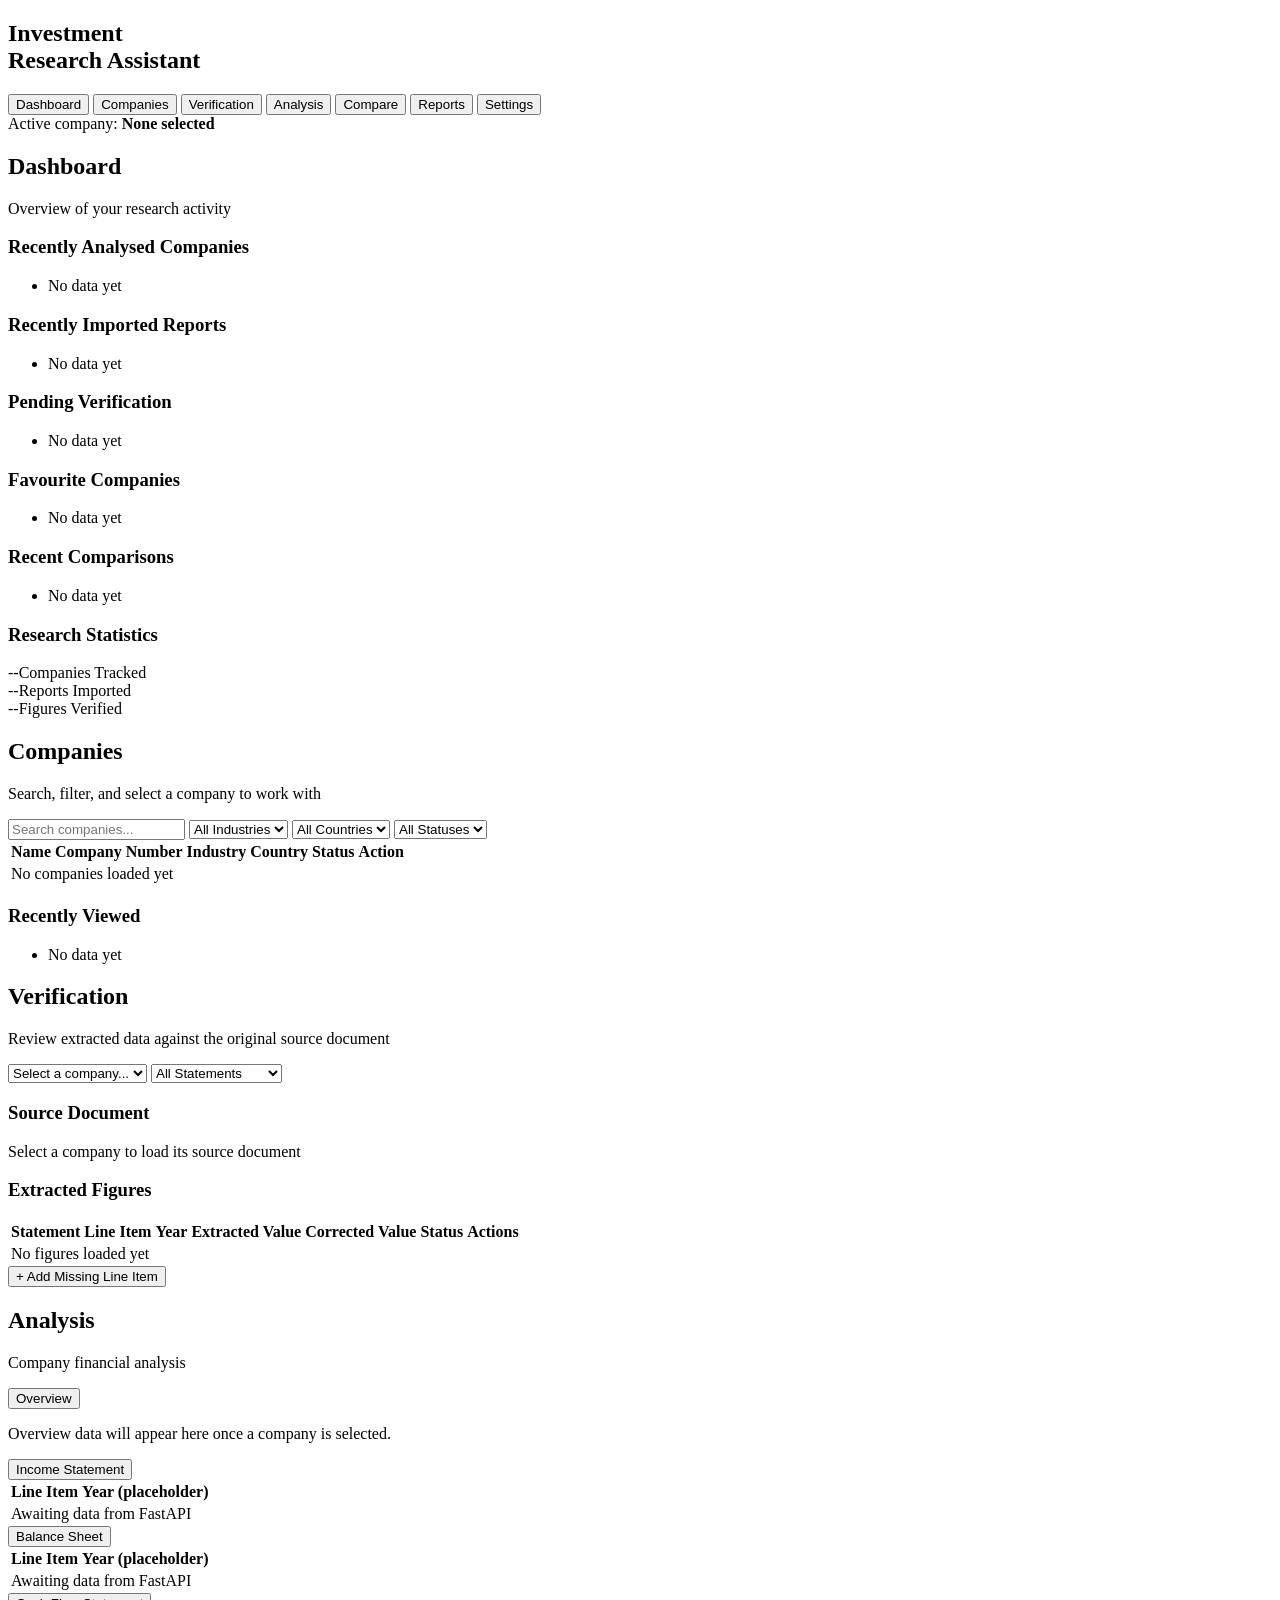
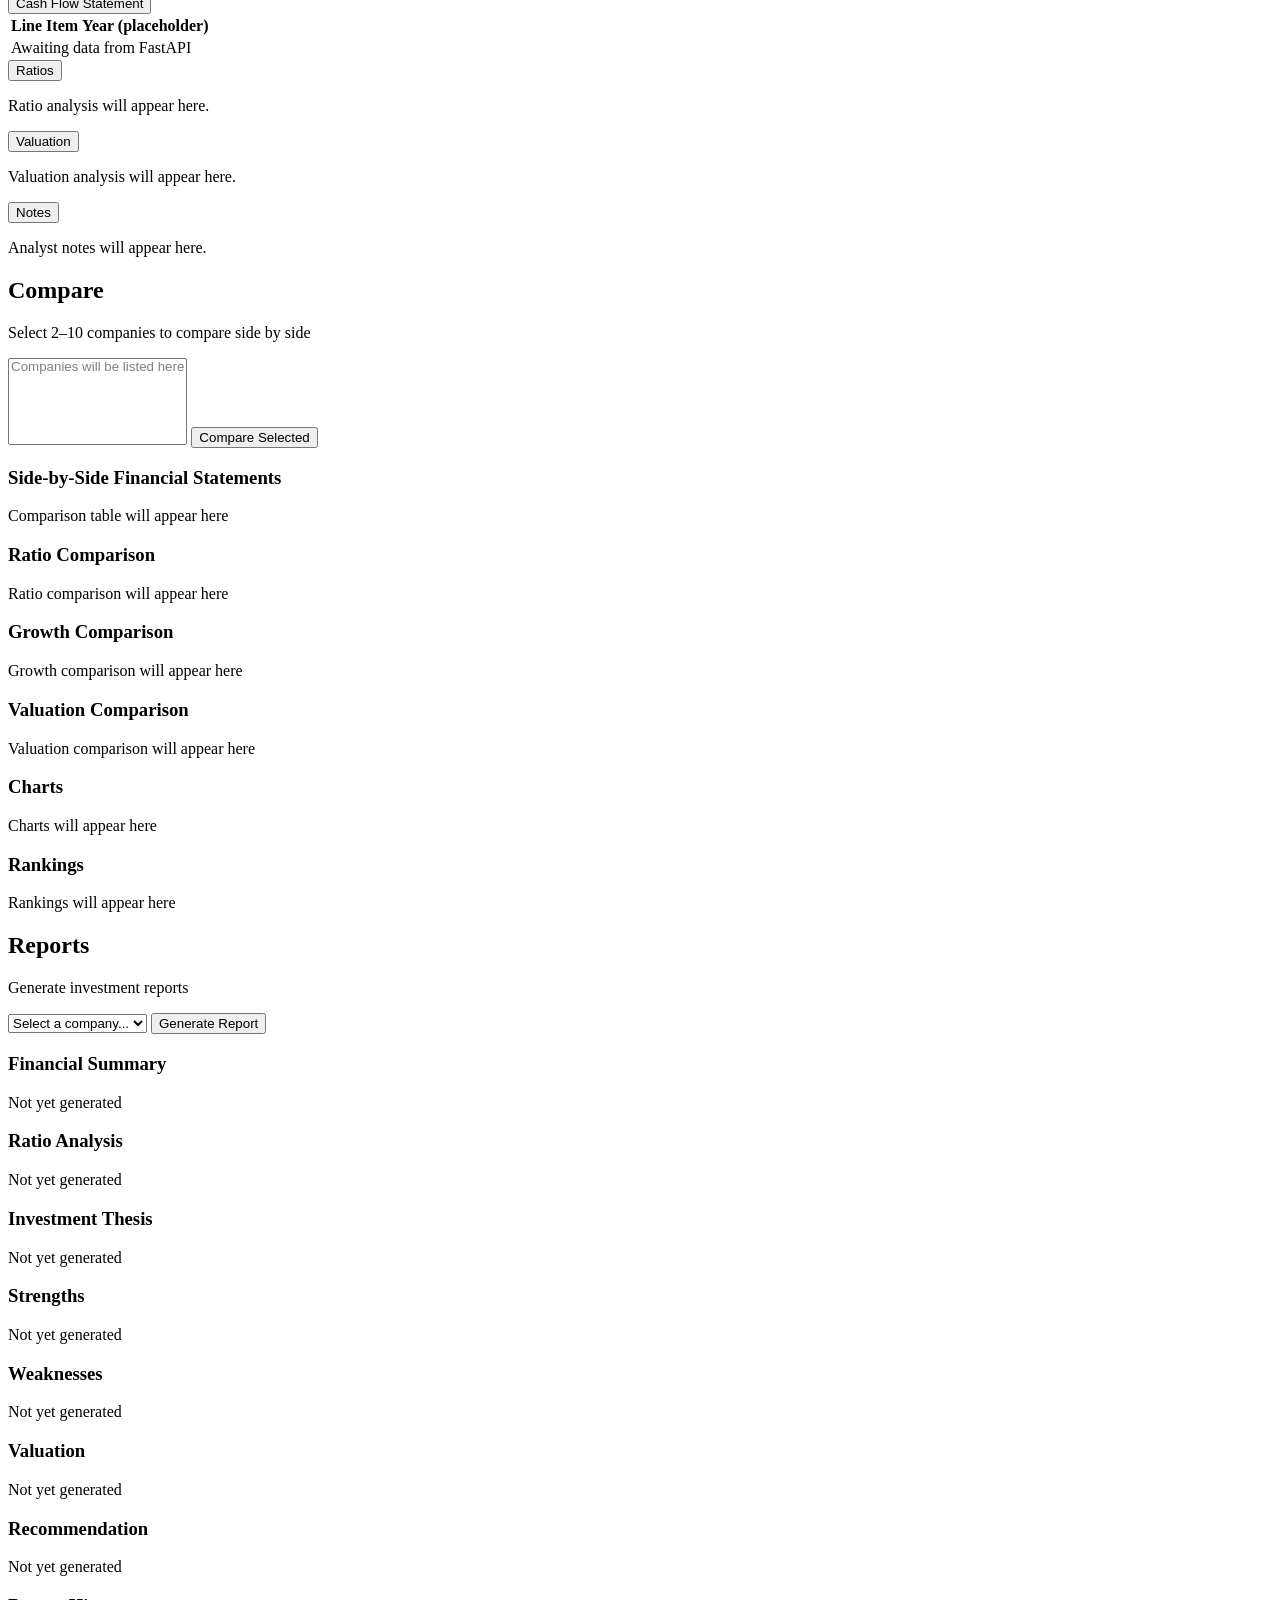
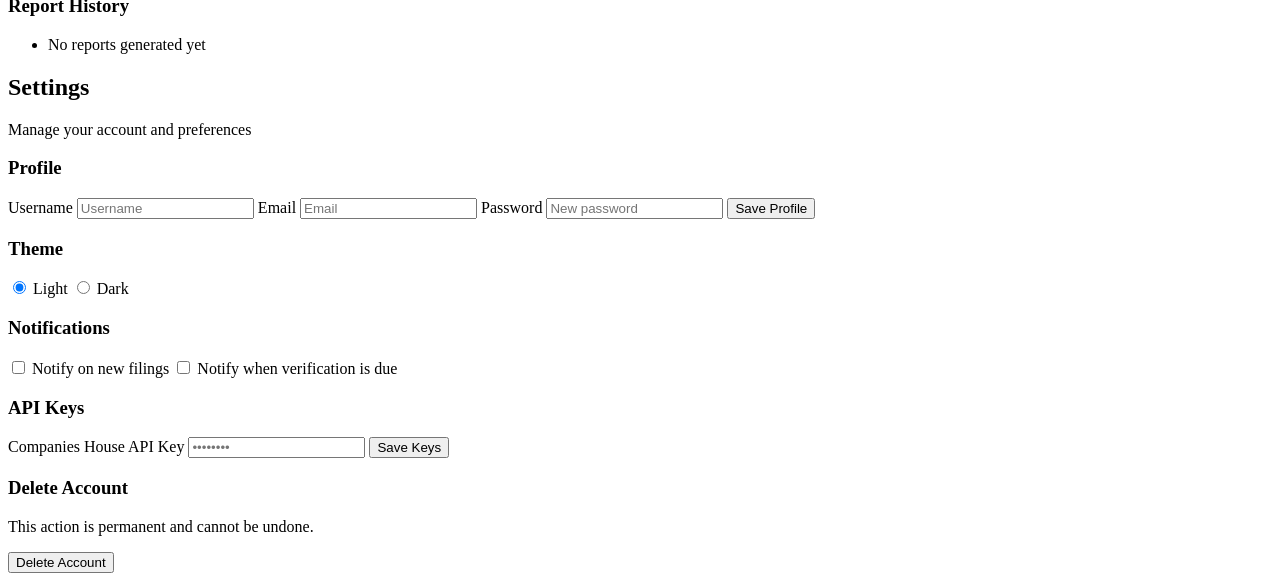
==== index.html @ ca985530 "Rename index (1).html to index.html" ====
<!DOCTYPE html>
<html lang="en">
<head>
    <meta charset="UTF-8">
    <meta name="viewport" content="width=device-width, initial-scale=1.0">
    <title>Investment Research Assistant v1.0</title>
    <link rel="stylesheet" href="style.css">
</head>
<body>
    <div class="app-container">

        <!-- ============ SIDEBAR (never changes) ============ -->
        <aside class="sidebar">
            <div class="sidebar-header">
                <h1 class="sidebar-title">Investment<br>Research Assistant</h1>
            </div>
            <nav class="sidebar-nav">
                <button class="nav-item active" data-page="dashboard">Dashboard</button>
                <button class="nav-item" data-page="companies">Companies</button>
                <button class="nav-item" data-page="verification">Verification</button>
                <button class="nav-item" data-page="analysis">Analysis</button>
                <button class="nav-item" data-page="compare">Compare</button>
                <button class="nav-item" data-page="reports">Reports</button>
                <button class="nav-item" data-page="settings">Settings</button>
            </nav>
            <div class="sidebar-footer">
                <span class="active-company-label">Active company: <strong id="active-company-name">None selected</strong></span>
            </div>
        </aside>

        <!-- ============ MAIN CONTENT ============ -->
        <main class="main-content">

            <!-- ---------- DASHBOARD ---------- -->
            <section id="dashboard" class="page active">
                <header class="page-header">
                    <h2>Dashboard</h2>
                    <p class="page-subtitle">Overview of your research activity</p>
                </header>

                <div class="card-grid">
                    <div class="card">
                        <h3>Recently Analysed Companies</h3>
                        <ul class="card-list" id="dashboard-recent-companies">
                            <li class="placeholder-row">No data yet</li>
                        </ul>
                    </div>
                    <div class="card">
                        <h3>Recently Imported Reports</h3>
                        <ul class="card-list" id="dashboard-recent-reports">
                            <li class="placeholder-row">No data yet</li>
                        </ul>
                    </div>
                    <div class="card">
                        <h3>Pending Verification</h3>
                        <ul class="card-list" id="dashboard-pending-verification">
                            <li class="placeholder-row">No data yet</li>
                        </ul>
                    </div>
                    <div class="card">
                        <h3>Favourite Companies</h3>
                        <ul class="card-list" id="dashboard-favourites">
                            <li class="placeholder-row">No data yet</li>
                        </ul>
                    </div>
                    <div class="card">
                        <h3>Recent Comparisons</h3>
                        <ul class="card-list" id="dashboard-recent-comparisons">
                            <li class="placeholder-row">No data yet</li>
                        </ul>
                    </div>
                    <div class="card">
                        <h3>Research Statistics</h3>
                        <div class="stats-grid" id="dashboard-stats">
                            <div class="stat"><span class="stat-value">--</span><span class="stat-label">Companies Tracked</span></div>
                            <div class="stat"><span class="stat-value">--</span><span class="stat-label">Reports Imported</span></div>
                            <div class="stat"><span class="stat-value">--</span><span class="stat-label">Figures Verified</span></div>
                        </div>
                    </div>
                </div>
            </section>

            <!-- ---------- COMPANIES ---------- -->
            <section id="companies" class="page">
                <header class="page-header">
                    <h2>Companies</h2>
                    <p class="page-subtitle">Search, filter, and select a company to work with</p>
                </header>

                <div class="toolbar">
                    <input type="text" id="company-search-input" placeholder="Search companies...">
                    <select id="filter-industry">
                        <option value="">All Industries</option>
                    </select>
                    <select id="filter-country">
                        <option value="">All Countries</option>
                    </select>
                    <select id="filter-verified">
                        <option value="">All Statuses</option>
                        <option value="verified">Verified</option>
                        <option value="unverified">Unverified</option>
                    </select>
                </div>

                <div class="table-wrapper">
                    <table class="data-table" id="companies-table">
                        <thead>
                            <tr>
                                <th>Name</th>
                                <th>Company Number</th>
                                <th>Industry</th>
                                <th>Country</th>
                                <th>Status</th>
                                <th>Action</th>
                            </tr>
                        </thead>
                        <tbody id="companies-table-body">
                            <tr><td colspan="6" class="placeholder-row">No companies loaded yet</td></tr>
                        </tbody>
                    </table>
                </div>

                <div class="card">
                    <h3>Recently Viewed</h3>
                    <ul class="card-list" id="companies-recently-viewed">
                        <li class="placeholder-row">No data yet</li>
                    </ul>
                </div>
            </section>

            <!-- ---------- VERIFICATION ---------- -->
            <section id="verification" class="page">
                <header class="page-header">
                    <h2>Verification</h2>
                    <p class="page-subtitle">Review extracted data against the original source document</p>
                </header>

                <div class="toolbar">
                    <select id="verification-company-select">
                        <option value="">Select a company...</option>
                    </select>
                    <select id="verification-statement-filter">
                        <option value="">All Statements</option>
                        <option value="income_statement">Income Statement</option>
                        <option value="balance_sheet">Balance Sheet</option>
                        <option value="cash_flow">Cash Flow</option>
                    </select>
                </div>

                <div class="verification-layout">
                    <div class="document-panel card">
                        <h3>Source Document</h3>
                        <div class="document-viewer-placeholder" id="verification-document-viewer">
                            <p class="placeholder-row">Select a company to load its source document</p>
                        </div>
                    </div>

                    <div class="figures-panel card">
                        <h3>Extracted Figures</h3>
                        <div class="table-wrapper">
                            <table class="data-table" id="verification-table">
                                <thead>
                                    <tr>
                                        <th>Statement</th>
                                        <th>Line Item</th>
                                        <th>Year</th>
                                        <th>Extracted Value</th>
                                        <th>Corrected Value</th>
                                        <th>Status</th>
                                        <th>Actions</th>
                                    </tr>
                                </thead>
                                <tbody id="verification-table-body">
                                    <tr><td colspan="7" class="placeholder-row">No figures loaded yet</td></tr>
                                </tbody>
                            </table>
                        </div>
                        <button class="btn btn-secondary" id="add-missing-item-btn">+ Add Missing Line Item</button>
                    </div>
                </div>
            </section>

            <!-- ---------- ANALYSIS ---------- -->
            <section id="analysis" class="page">
                <header class="page-header">
                    <h2>Analysis</h2>
                    <p class="page-subtitle">Company financial analysis</p>
                </header>

                <div class="accordion" id="analysis-accordion">
                    <div class="accordion-item">
                        <button class="accordion-header" data-target="analysis-overview">Overview</button>
                        <div class="accordion-body" id="analysis-overview">
                            <p class="placeholder-row">Overview data will appear here once a company is selected.</p>
                        </div>
                    </div>
                    <div class="accordion-item">
                        <button class="accordion-header" data-target="analysis-income-statement">Income Statement</button>
                        <div class="accordion-body" id="analysis-income-statement">
                            <table class="data-table">
                                <thead><tr><th>Line Item</th><th colspan="3">Year (placeholder)</th></tr></thead>
                                <tbody><tr><td colspan="4" class="placeholder-row">Awaiting data from FastAPI</td></tr></tbody>
                            </table>
                        </div>
                    </div>
                    <div class="accordion-item">
                        <button class="accordion-header" data-target="analysis-balance-sheet">Balance Sheet</button>
                        <div class="accordion-body" id="analysis-balance-sheet">
                            <table class="data-table">
                                <thead><tr><th>Line Item</th><th colspan="3">Year (placeholder)</th></tr></thead>
                                <tbody><tr><td colspan="4" class="placeholder-row">Awaiting data from FastAPI</td></tr></tbody>
                            </table>
                        </div>
                    </div>
                    <div class="accordion-item">
                        <button class="accordion-header" data-target="analysis-cash-flow">Cash Flow Statement</button>
                        <div class="accordion-body" id="analysis-cash-flow">
                            <table class="data-table">
                                <thead><tr><th>Line Item</th><th colspan="3">Year (placeholder)</th></tr></thead>
                                <tbody><tr><td colspan="4" class="placeholder-row">Awaiting data from FastAPI</td></tr></tbody>
                            </table>
                        </div>
                    </div>
                    <div class="accordion-item">
                        <button class="accordion-header" data-target="analysis-ratios">Ratios</button>
                        <div class="accordion-body" id="analysis-ratios">
                            <p class="placeholder-row">Ratio analysis will appear here.</p>
                        </div>
                    </div>
                    <div class="accordion-item">
                        <button class="accordion-header" data-target="analysis-valuation">Valuation</button>
                        <div class="accordion-body" id="analysis-valuation">
                            <p class="placeholder-row">Valuation analysis will appear here.</p>
                        </div>
                    </div>
                    <div class="accordion-item">
                        <button class="accordion-header" data-target="analysis-notes">Notes</button>
                        <div class="accordion-body" id="analysis-notes">
                            <p class="placeholder-row">Analyst notes will appear here.</p>
                        </div>
                    </div>
                </div>
            </section>

            <!-- ---------- COMPARE ---------- -->
            <section id="compare" class="page">
                <header class="page-header">
                    <h2>Compare</h2>
                    <p class="page-subtitle">Select 2–10 companies to compare side by side</p>
                </header>

                <div class="toolbar">
                    <select id="compare-company-picker" multiple size="5">
                        <option disabled>Companies will be listed here</option>
                    </select>
                    <button class="btn btn-primary" id="run-comparison-btn">Compare Selected</button>
                </div>

                <div class="card-grid">
                    <div class="card">
                        <h3>Side-by-Side Financial Statements</h3>
                        <p class="placeholder-row">Comparison table will appear here</p>
                    </div>
                    <div class="card">
                        <h3>Ratio Comparison</h3>
                        <p class="placeholder-row">Ratio comparison will appear here</p>
                    </div>
                    <div class="card">
                        <h3>Growth Comparison</h3>
                        <p class="placeholder-row">Growth comparison will appear here</p>
                    </div>
                    <div class="card">
                        <h3>Valuation Comparison</h3>
                        <p class="placeholder-row">Valuation comparison will appear here</p>
                    </div>
                    <div class="card">
                        <h3>Charts</h3>
                        <p class="placeholder-row">Charts will appear here</p>
                    </div>
                    <div class="card">
                        <h3>Rankings</h3>
                        <p class="placeholder-row">Rankings will appear here</p>
                    </div>
                </div>
            </section>

            <!-- ---------- REPORTS ---------- -->
            <section id="reports" class="page">
                <header class="page-header">
                    <h2>Reports</h2>
                    <p class="page-subtitle">Generate investment reports</p>
                </header>

                <div class="toolbar">
                    <select id="reports-company-select">
                        <option value="">Select a company...</option>
                    </select>
                    <button class="btn btn-primary" id="generate-report-btn">Generate Report</button>
                </div>

                <div class="card-grid">
                    <div class="card"><h3>Financial Summary</h3><p class="placeholder-row">Not yet generated</p></div>
                    <div class="card"><h3>Ratio Analysis</h3><p class="placeholder-row">Not yet generated</p></div>
                    <div class="card"><h3>Investment Thesis</h3><p class="placeholder-row">Not yet generated</p></div>
                    <div class="card"><h3>Strengths</h3><p class="placeholder-row">Not yet generated</p></div>
                    <div class="card"><h3>Weaknesses</h3><p class="placeholder-row">Not yet generated</p></div>
                    <div class="card"><h3>Valuation</h3><p class="placeholder-row">Not yet generated</p></div>
                    <div class="card"><h3>Recommendation</h3><p class="placeholder-row">Not yet generated</p></div>
                </div>

                <div class="card">
                    <h3>Report History</h3>
                    <ul class="card-list" id="reports-history-list">
                        <li class="placeholder-row">No reports generated yet</li>
                    </ul>
                </div>
            </section>

            <!-- ---------- SETTINGS ---------- -->
            <section id="settings" class="page">
                <header class="page-header">
                    <h2>Settings</h2>
                    <p class="page-subtitle">Manage your account and preferences</p>
                </header>

                <div class="card-grid">
                    <div class="card">
                        <h3>Profile</h3>
                        <label>Username <input type="text" id="settings-username" placeholder="Username"></label>
                        <label>Email <input type="email" id="settings-email" placeholder="Email"></label>
                        <label>Password <input type="password" id="settings-password" placeholder="New password"></label>
                        <button class="btn btn-primary" id="settings-save-profile-btn">Save Profile</button>
                    </div>
                    <div class="card">
                        <h3>Theme</h3>
                        <label><input type="radio" name="theme" value="light" checked> Light</label>
                        <label><input type="radio" name="theme" value="dark"> Dark</label>
                    </div>
                    <div class="card">
                        <h3>Notifications</h3>
                        <label><input type="checkbox" id="notify-new-filings"> Notify on new filings</label>
                        <label><input type="checkbox" id="notify-verification-due"> Notify when verification is due</label>
                    </div>
                    <div class="card">
                        <h3>API Keys</h3>
                        <label>Companies House API Key <input type="password" id="settings-ch-api-key" placeholder="••••••••"></label>
                        <button class="btn btn-secondary" id="settings-save-keys-btn">Save Keys</button>
                    </div>
                    <div class="card card-danger">
                        <h3>Delete Account</h3>
                        <p>This action is permanent and cannot be undone.</p>
                        <button class="btn btn-danger" id="settings-delete-account-btn">Delete Account</button>
                    </div>
                </div>
            </section>

        </main>
    </div>

    <script src="app.js"></script>
</body>
</html>
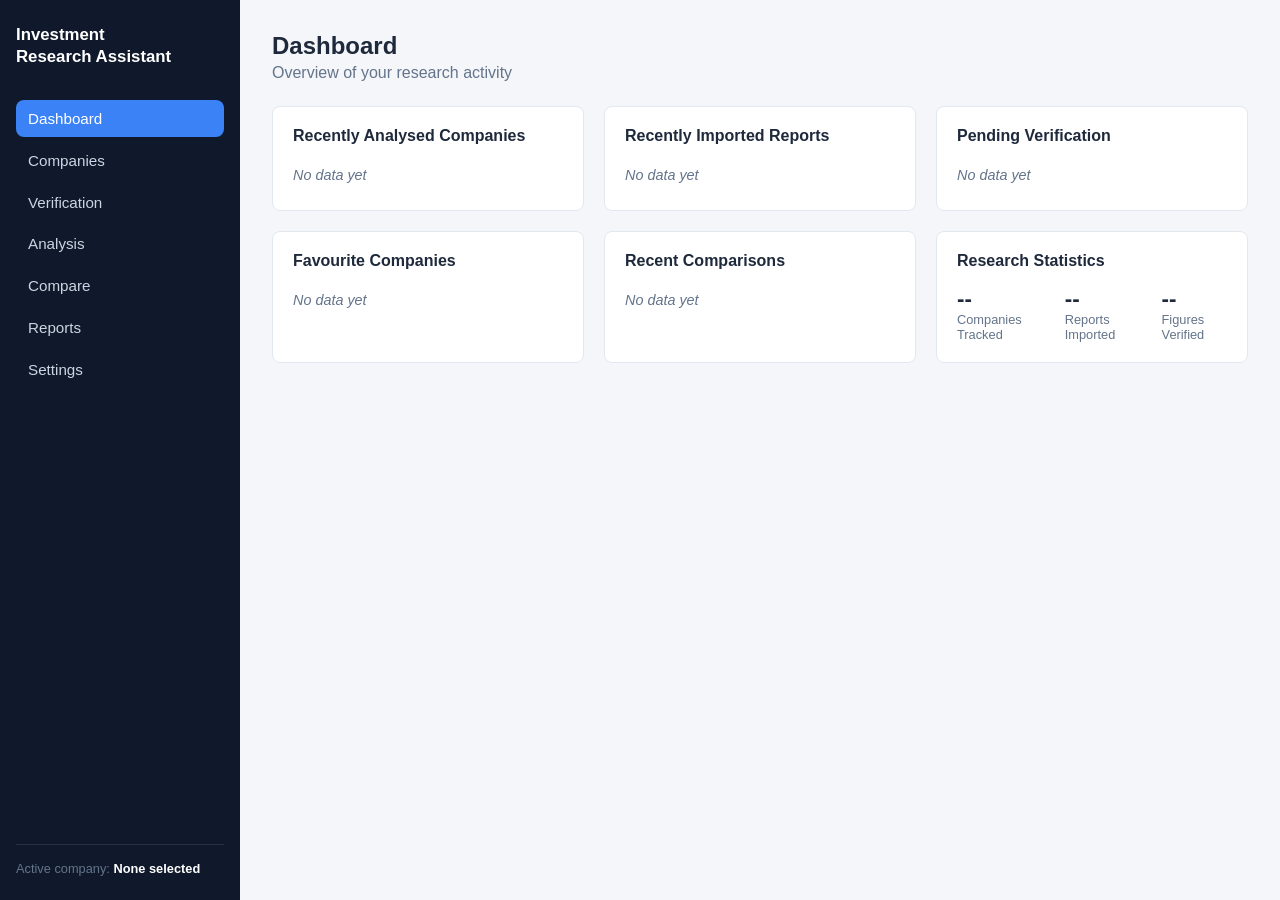
==== commit 99eb5dc8: "Change stylesheet link from backend to frontend" ====
--- a/index.html
+++ b/index.html
@@ -4,7 +4,7 @@
     <meta charset="UTF-8">
     <meta name="viewport" content="width=device-width, initial-scale=1.0">
     <title>Investment Research Assistant v1.0</title>
-    <link rel="stylesheet" href="style.css">
+    <link rel="stylesheet" href="/frontend/style.css">
 </head>
 <body>
     <div class="app-container">
--- a/frontend/style.css
+++ b/frontend/style.css
@@ -0,0 +1,351 @@
+/* ==========================================================================
+   Investment Research Assistant v1.0 — Stylesheet
+   Dark sidebar, light content area, card/table based professional layout.
+   ========================================================================== */
+
+:root {
+    --sidebar-width: 240px;
+    --color-sidebar-bg: #10192b;
+    --color-sidebar-text: #cbd5e1;
+    --color-sidebar-active: #3b82f6;
+    --color-bg: #f4f6f9;
+    --color-card-bg: #ffffff;
+    --color-border: #e2e8f0;
+    --color-text: #1e293b;
+    --color-text-muted: #64748b;
+    --color-danger: #dc2626;
+    --radius: 8px;
+    --transition: 0.15s ease-in-out;
+}
+
+* { box-sizing: border-box; }
+
+body {
+    margin: 0;
+    font-family: "Segoe UI", Roboto, -apple-system, sans-serif;
+    background: var(--color-bg);
+    color: var(--color-text);
+}
+
+.app-container {
+    display: flex;
+    min-height: 100vh;
+}
+
+/* ---------------- Sidebar ---------------- */
+
+.sidebar {
+    width: var(--sidebar-width);
+    background: var(--color-sidebar-bg);
+    color: var(--color-sidebar-text);
+    display: flex;
+    flex-direction: column;
+    padding: 1.5rem 1rem;
+    flex-shrink: 0;
+}
+
+.sidebar-title {
+    font-size: 1.05rem;
+    line-height: 1.3;
+    margin: 0 0 2rem 0;
+    color: #fff;
+}
+
+.sidebar-nav {
+    display: flex;
+    flex-direction: column;
+    gap: 0.25rem;
+    flex: 1;
+}
+
+.nav-item {
+    background: none;
+    border: none;
+    color: var(--color-sidebar-text);
+    text-align: left;
+    padding: 0.65rem 0.75rem;
+    border-radius: var(--radius);
+    cursor: pointer;
+    font-size: 0.95rem;
+    transition: background var(--transition), color var(--transition);
+}
+
+.nav-item:hover {
+    background: rgba(255, 255, 255, 0.08);
+    color: #fff;
+}
+
+.nav-item.active {
+    background: var(--color-sidebar-active);
+    color: #fff;
+}
+
+.sidebar-footer {
+    font-size: 0.8rem;
+    color: var(--color-text-muted);
+    border-top: 1px solid rgba(255, 255, 255, 0.1);
+    padding-top: 1rem;
+}
+
+.active-company-label strong {
+    color: #fff;
+}
+
+/* ---------------- Main content ---------------- */
+
+.main-content {
+    flex: 1;
+    padding: 2rem;
+    overflow-y: auto;
+}
+
+.page { display: none; }
+.page.active { display: block; animation: fadeIn 0.15s ease-in-out; }
+
+@keyframes fadeIn {
+    from { opacity: 0; }
+    to { opacity: 1; }
+}
+
+.page-header { margin-bottom: 1.5rem; }
+.page-header h2 { margin: 0 0 0.25rem 0; }
+.page-subtitle { margin: 0; color: var(--color-text-muted); }
+
+/* ---------------- Cards ---------------- */
+
+.card-grid {
+    display: grid;
+    grid-template-columns: repeat(auto-fit, minmax(280px, 1fr));
+    gap: 1.25rem;
+}
+
+.card {
+    background: var(--color-card-bg);
+    border: 1px solid var(--color-border);
+    border-radius: var(--radius);
+    padding: 1.25rem;
+}
+
+.card h3 {
+    margin-top: 0;
+    font-size: 1rem;
+}
+
+.card-danger {
+    border-color: var(--color-danger);
+}
+
+.card-list {
+    list-style: none;
+    margin: 0;
+    padding: 0;
+}
+
+.card-list li {
+    padding: 0.4rem 0;
+    border-bottom: 1px solid var(--color-border);
+    font-size: 0.9rem;
+}
+
+.card-list li:last-child { border-bottom: none; }
+
+.placeholder-row {
+    color: var(--color-text-muted);
+    font-style: italic;
+    font-size: 0.9rem;
+}
+
+.stats-grid {
+    display: flex;
+    gap: 1.5rem;
+}
+
+.stat {
+    display: flex;
+    flex-direction: column;
+}
+
+.stat-value {
+    font-size: 1.4rem;
+    font-weight: 600;
+}
+
+.stat-label {
+    font-size: 0.8rem;
+    color: var(--color-text-muted);
+}
+
+/* ---------------- Toolbar ---------------- */
+
+.toolbar {
+    display: flex;
+    gap: 0.75rem;
+    margin-bottom: 1.25rem;
+    flex-wrap: wrap;
+}
+
+.toolbar input, .toolbar select {
+    padding: 0.5rem 0.75rem;
+    border: 1px solid var(--color-border);
+    border-radius: var(--radius);
+    font-size: 0.9rem;
+}
+
+/* ---------------- Tables ---------------- */
+
+.table-wrapper {
+    overflow-x: auto;
+    margin-bottom: 1rem;
+}
+
+.data-table {
+    width: 100%;
+    border-collapse: collapse;
+    background: var(--color-card-bg);
+    font-size: 0.9rem;
+}
+
+.data-table th, .data-table td {
+    padding: 0.6rem 0.75rem;
+    border-bottom: 1px solid var(--color-border);
+    text-align: left;
+}
+
+.data-table th {
+    background: #f8fafc;
+    font-weight: 600;
+    color: var(--color-text-muted);
+}
+
+/* ---------------- Buttons ---------------- */
+
+.btn {
+    padding: 0.5rem 1rem;
+    border-radius: var(--radius);
+    border: none;
+    cursor: pointer;
+    font-size: 0.9rem;
+    transition: background var(--transition);
+}
+
+.btn-primary { background: var(--color-sidebar-active); color: #fff; }
+.btn-primary:hover { background: #2563eb; }
+
+.btn-secondary { background: #e2e8f0; color: var(--color-text); }
+.btn-secondary:hover { background: #cbd5e1; }
+
+.btn-danger { background: var(--color-danger); color: #fff; }
+.btn-danger:hover { background: #b91c1c; }
+
+/* ---------------- Verification page ---------------- */
+
+.verification-layout {
+    display: flex;
+    gap: 1.5rem;
+    align-items: flex-start;
+}
+
+.document-panel, .figures-panel { flex: 1; min-width: 0; }
+
+.document-viewer-placeholder {
+    height: 500px;
+    display: flex;
+    align-items: center;
+    justify-content: center;
+    background: #f8fafc;
+    border: 1px dashed var(--color-border);
+    border-radius: var(--radius);
+}
+
+.status-verified { color: #16a34a; font-weight: 600; }
+.status-unverified { color: #b45309; font-weight: 600; }
+
+/* ---------------- Accordion (Analysis page) ---------------- */
+
+.accordion-item {
+    border: 1px solid var(--color-border);
+    border-radius: var(--radius);
+    margin-bottom: 0.75rem;
+    overflow: hidden;
+}
+
+.accordion-header {
+    width: 100%;
+    text-align: left;
+    background: var(--color-card-bg);
+    border: none;
+    padding: 0.9rem 1rem;
+    font-size: 0.95rem;
+    font-weight: 600;
+    cursor: pointer;
+}
+
+.accordion-header:hover { background: #f8fafc; }
+
+.accordion-body {
+    padding: 1rem;
+    display: none;
+    background: #fbfcfe;
+}
+
+.accordion-body.open { display: block; }
+
+/* ---------------- Settings forms ---------------- */
+
+.card label {
+    display: block;
+    font-size: 0.85rem;
+    color: var(--color-text-muted);
+    margin-bottom: 0.75rem;
+}
+
+.card input[type="text"],
+.card input[type="email"],
+.card input[type="password"] {
+    display: block;
+    width: 100%;
+    margin-top: 0.25rem;
+    padding: 0.5rem;
+    border: 1px solid var(--color-border);
+    border-radius: var(--radius);
+}
+
+/* ---------------- Responsive ---------------- */
+
+@media (max-width: 900px) {
+    .app-container { flex-direction: column; }
+    .sidebar { width: 100%; flex-direction: row; overflow-x: auto; }
+    .sidebar-nav { flex-direction: row; }
+    .verification-layout { flex-direction: column; }
+}
+
+
+/* ---------------- Verification page: independent scrolling panels ---------------- */
+
+.verification-layout {
+    align-items: stretch;
+    height: 650px;
+}
+
+.document-panel, .figures-panel {
+    height: 100%;
+    display: flex;
+    flex-direction: column;
+    overflow: hidden;
+}
+
+.document-viewer-placeholder,
+.document-viewer-placeholder embed {
+    flex: 1;
+    min-height: 0;
+}
+
+.figures-panel .table-wrapper {
+    flex: 1;
+    overflow-y: auto;
+    min-height: 0;
+}
+
+.correction-input {
+    width: 90px;
+}
